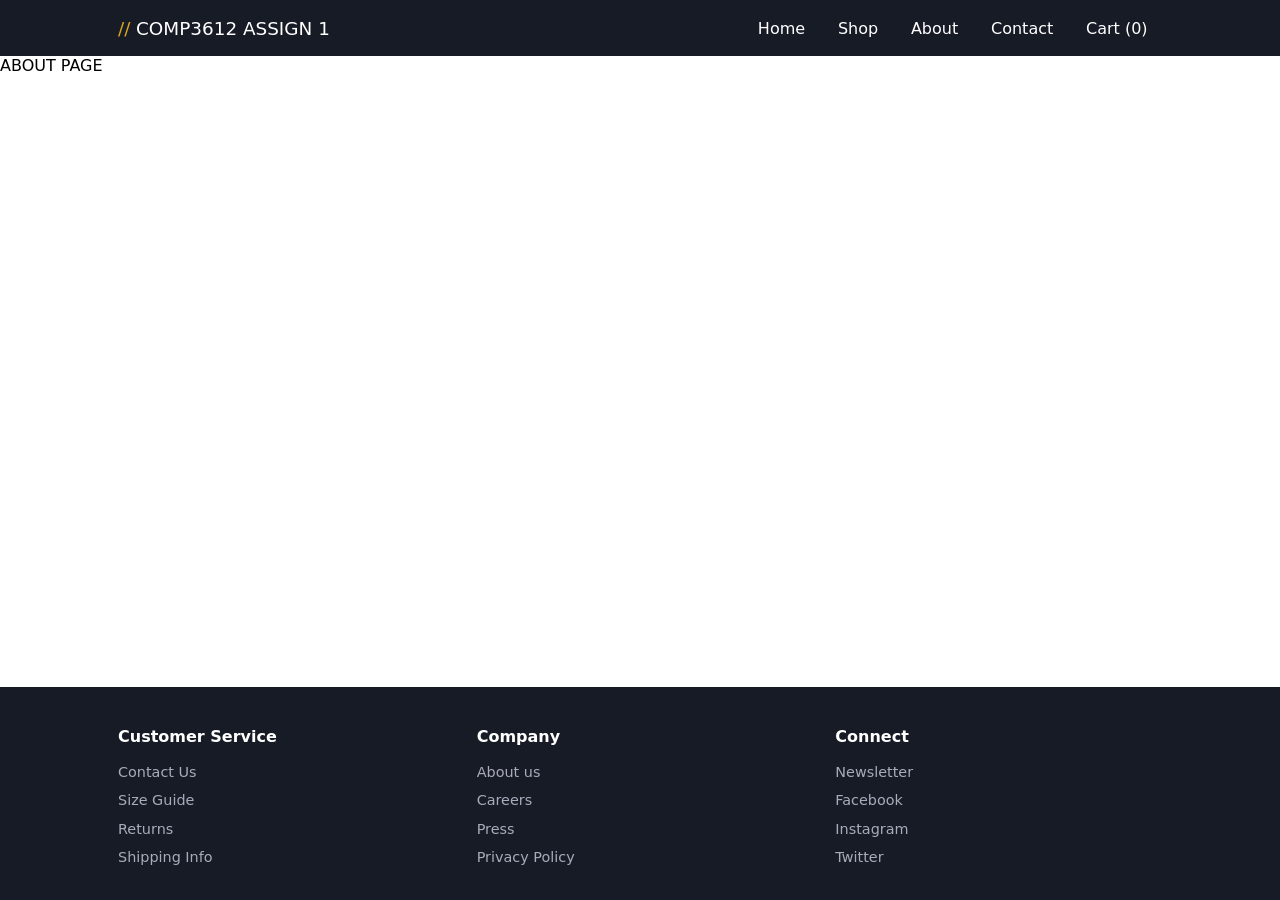
==== about.html @ bbde08c1 "completed index.html" ====
<!DOCTYPE html>

<html>
    <head>
        <link rel="stylesheet" href="styles.css">
    </head>

    <header class="site-header">
        <div class="container">
            <a class="logo" href="index.html"><span>//</span>COMP3612 ASSIGN 1</a>

            <nav class="site-nav" aria-label="Main navigation">
                <ul>
                    <li><a href="index.html" aria-current="page">Home</a></li>
                    <li><a href="#">Shop</a></li>
                    <li><a href="about.html" aria-current="page">About</a></li>
                    <li><a href="#" aria-current="page">Contact</a></li>
                    <li><a href="#" aria-current="page">Cart (0)</a></li>

                </ul>
            </nav>
        </div>
    </header>

    <body>
        ABOUT PAGE

    <footer>
            <div class="container">
                <div class="site-footer">
                    <section>
                        <h2>Customer Service</h2>
                        <ul>
                            <li><a href="#">Contact Us</a></li>
                            <li><a href="#">Size Guide</a></li>
                            <li><a href="#">Returns</a></li>
                            <li><a href="#">Shipping Info</a></li>
                        </ul>
                    </section>

                    <section>
                        <h2>Company</h2>
                        <ul>
                            <li><a href="about.html">About us</a></li>
                            <li><a href="#">Careers</a></li>
                            <li><a href="#">Press</a></li>
                            <li><a href="#">Privacy Policy</a></li>
                        </ul>
                    </section>

                    <section>
                        <h2>Connect</h2>
                        <ul>
                            <li><a href="#">Newsletter</a></li>
                            <li><a href="#">Facebook</a></li>
                            <li><a href="#">Instagram</a></li>
                            <li><a href="#">Twitter</a></li>
                        </ul>
                    </section>

                </div>

            </div>
        </footer>
    </body>

</html>
---- styles.css ----
body {
    margin: 0;
    display: flex;
    flex-direction: column;
    min-height: 100vh;
    font-family: system-ui, -apple-system, BlinkMacSystemFont, 'Segoe UI', Roboto, Oxygen, Ubuntu, Cantarell, 'Open Sans', 'Helvetica Neue', sans-serif;
}



.container {
    width: 100%;
    max-width: 1100px;
    margin: 0 auto;
    padding: 0 1.75rem;
    box-sizing: border-box;
}

/* header + navigation */

.site-header {
    background-color: #171b26;
    color: white;
}

.site-header .container {
    display: flex;
    align-items:stretch;
    justify-content: space-between;
    min-height: 3.5rem;
    gap: 1rem;
}

.logo {
    display: flex;
    align-items: center;
    color:white;
    text-decoration: none;
    white-space: nowrap;
    font-size: 1.15rem;
}

.logo span {
    color: goldenrod;
    margin-right: 0.35rem;
}

.site-nav {
    display: flex;
}

.site-nav li {
    display: flex;
}

.site-nav ul {
    display: flex;
    justify-content: flex-end;
    gap: 0.25rem;
    list-style-type: none;
    margin: 0;
}

.site-nav a {
    display: flex;
    align-items: center;
    padding: 0 0.9rem;
    font-size: 1rem;
    color: white;
    text-decoration: none;
    
}

.site-nav a:hover {
    background-color: #34495e;
    border-radius: 1px;
}

/* hero */
.hero {
    position: relative;
    overflow: hidden;
    padding: 5.5rem 0 4rem;
    background-color: #272d3f;
    color: white;
}

/* decorative curly braces behind the text */
.hero::before,
.hero::after {
    position: absolute;
    top: -2rem;
    font-family: Georgia, 'Times New Roman', Times, serif;
    font-size: 22rem;
    line-height: 1;
    color: rgba(255, 255, 255, 0.05);
    pointer-events: none;
}

.hero::before {
    content: "{";
    left: 52%;
}

.hero::after {
    content: "}";
    right: -2rem;
}

.hero .container {
    position: relative;
    z-index: 1;
}

.hero-copy {
    max-width: 440px;
    margin-left: 17%;
}

.hero h1 {
    margin: 0 0 1.25rem;
    font-family: Georgia, 'Times New Roman', Times, serif;
    font-size: 2.9rem;
    line-height: 1.2;
}

.hero p {
    margin: 0 0 1.75rem;
    font-size: 1rem;
    line-height: 1.6;
    color: #84a0c4;
}

.hero-button {
    display: inline-block;
    padding: 0.75rem 1.5rem;
    border-radius: 3px;
    text-decoration: none;
    font-size: 0.85rem;
    font-weight: 600;
    color: black;
    background-color: goldenrod;
}

.hero-button:hover {
    background-color: rgb(164, 125, 26);
}

/* Featured Products */

.featured {
    background-color: #f3f4f7;
    padding: 3rem 0 3.5rem;
}

.featured h2 {
    margin: 0 0 2rem;
    font-family: Georgia, 'Times New Roman', Times, serif;
    font-size: 1.6rem;
}

.product-grid {
    display: grid;
    grid-template-columns: 1fr 1fr 1fr 1fr;
    gap: 1.5rem;
    align-items: start;

}

.product-card {
    background-color: white;    
    border: 2px solid #dadde3;
    border-top: 3px solid #478075;
    border-radius: 4px;

}

.product-card:hover {
    border: 2px solid black;
    border-top: 3px solid goldenrod;
    border-radius: 4px;

}

.product-card figure {
    margin: 0;
    padding: 4rem 1.5rem 4rem 1.5rem;
    background-color: #f3f4f7;
}

.product-card img {
    display: block;
    width: 100%;
    max-width: 180px;
    margin: 0 auto;
}

.card-body {
    padding: 1rem;
}

.product-card h3 {
    margin: 0 0 0.25rem;
    font-size: 0.95rem;
}

.price {
    margin: 0 0 1rem;
    font-family: "Courier New", monospace;
    font-size: 0.85rem;
    color: #5d6475;
}

.featured-button {
    display:block;
    border: 2px solid black;
    border-radius: 4px;
    padding: 0.6rem;
    text-decoration: none;
    text-align: center;
    font-size: 0.85rem;
    font-weight: 600;
    color: #171b26;
    background-color: white;
}

.featured-button:hover {
    color: white;
    background-color: #171b26;
}

/* why */
.why {
    padding: 2.75rem 0 2.5rem;
    border-top: 2px solid #dadde3;
}

.why h2 {
    margin: 0 0 1rem;
    font-family: Georgia, 'Times New Roman', Times, serif;
}

.why p {
    max-width: 36rem;
    margin: 0 0 1rem;
    line-height: 1.5;
    color: #5d6475;
}

/* footer */

footer {
    margin-top: auto;
    padding: 2.5rem 0 1.5rem;
    background-color: #171b26;
    color: white;
}

.site-footer {
    display: grid;
    grid-template-columns: repeat(3, 1fr);
    gap: 2rem;
}

footer h2 {
    margin: 0 0 1rem;
    font-size: 1rem;
}

footer ul {
    list-style-type: none;
    margin: 0;
    padding: 0;
}

footer li {
    margin-bottom: 0.6rem;
}

footer a {
    text-decoration: none;
    color: #a9abba;
    font-size: 0.9rem;
}

/* body */

body {
    margin: 0;
    display: flex;
    flex-direction: column;
    min-height: 100vh;
}

@media (max-width: 900px) {
    .product-grid {
        grid-template-columns: 1fr 1fr;
    }
}

@media (max-width: 600px) {
    .product-grid {
        grid-template-columns: 1fr;
    }
}
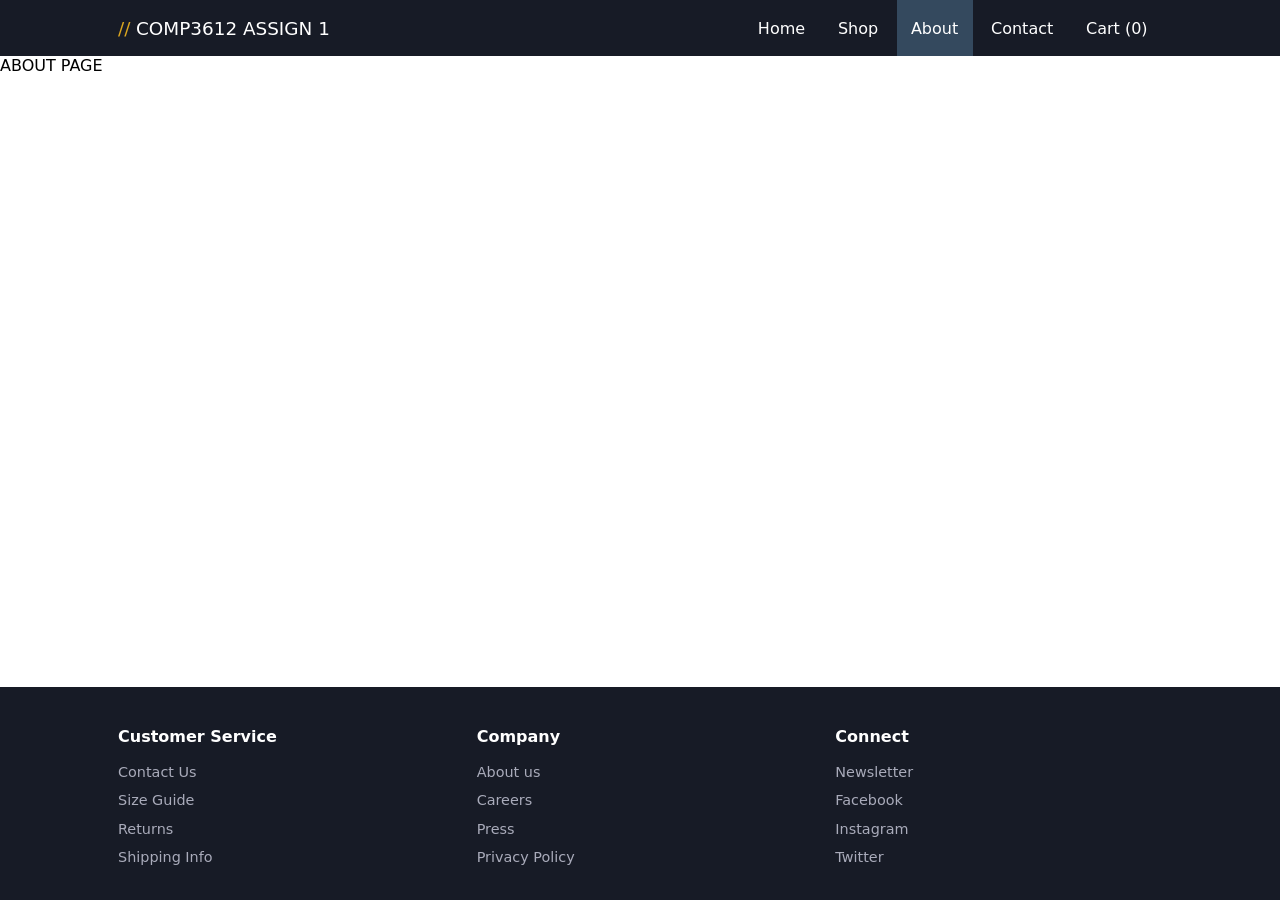
==== commit 729ecd07: "product.html (no form)" ====
--- a/about.html
+++ b/about.html
@@ -2,6 +2,9 @@
 
 <html>
     <head>
+        <meta charset="UTF-8"
+        <meta name="viewport" content="width=device-width, intial-scale=1.0">
+        <title>About page - COMP3612 Assign 1</title>
         <link rel="stylesheet" href="styles.css">
     </head>
 
@@ -13,7 +16,7 @@
                 <ul>
                     <li><a href="index.html" aria-current="page">Home</a></li>
                     <li><a href="#">Shop</a></li>
-                    <li><a href="about.html" aria-current="page">About</a></li>
+                    <li><a class="active" href="about.html" aria-current="page">About</a></li>
                     <li><a href="#" aria-current="page">Contact</a></li>
                     <li><a href="#" aria-current="page">Cart (0)</a></li>
 
--- a/styles.css
+++ b/styles.css
@@ -74,6 +74,10 @@
 .site-nav a:hover {
     background-color: #34495e;
     border-radius: 1px;
+}
+
+.site-nav a.active {
+    background-color: #34495e;
 }
 
 /* hero */
@@ -292,6 +296,272 @@
     min-height: 100vh;
 }
 
+/* PRODUCT.HTML PAGE */
+
+.shop-nav {
+    background-color: white;
+    border-bottom: 1px solid #dadde3;
+}
+
+.shop-nav ol {
+    display: flex;
+    flex-wrap: wrap;
+    gap: 0.4rem;
+    padding: 0.6rem 0;
+    margin: 0;
+    list-style: none;
+    font-family: 'Courier New', Courier, monospace;
+    font-size: 0.8rem;
+}
+
+.shop-nav li + li::before {
+    content: ">";
+    margin-right: 0.4rem;
+}
+
+.shop-nav a {
+    text-decoration: none;
+    color: black;
+}
+
+.shop-nav a:hover {
+    color: goldenrod;
+}
+
+.product-main {
+    background-color: #f3f4f7;
+    padding: 2.25rem 0 2rem;
+}
+
+.product-layout {
+    display: grid;
+    grid-template-columns: 1.15fr 1fr;
+    gap: 2.5rem;
+    align-items: start;
+}
+
+/* gallery */
+
+.gallery-main {
+    margin: 0 0 0.6rem;
+    background-color: #dadde3;
+}
+
+.gallery-main img {
+    display: block;
+    width: 100%;
+}
+
+.small-gallery {
+    display: grid;
+    grid-template-columns: repeat(3, 1fr);
+    gap: 0.6rem;
+}
+
+.small-gallery a {
+    display: block;
+    border: 2px solid transparent;
+    background-color: #dadde3;
+}
+
+.small-gallery a:hover {
+    border-color: goldenrod;
+}
+
+.small-gallery img {
+    display: block;
+    width: 100%;
+}
+
+/* product info */
+
+.product-info h1 {
+    max-width: 15rem;
+    margin: 0 0 0.4rem;
+    font-family: Georgia, 'Times New Roman', Times, serif;
+    font-size: 2rem;
+    line-height: 1.2;
+}
+
+.rating {
+    margin: 0 0 0.9rem;
+    font-family: 'Courier New', Courier, monospace;
+    font-size: 0.8rem;
+    color: goldenrod;
+    font-weight: 600;
+    
+}
+
+.stars {
+    letter-spacing: 1px;
+}
+
+.product-price {
+    margin: 0 0 1rem;
+    font-family: 'Courier New', Courier, monospace;
+    font-size: 1.5rem;
+    font-weight: 700;
+}
+
+.product-description {
+    margin: 0 0 1.5rem;
+    font-size: 0.9rem;
+    line-height: 1.65;
+    color: #5d6475;
+}
+
+
+/* details + tabs */
+
+.product-details,
+.reviews {
+    background-color: #f3f4f7;
+}
+
+.product-details {
+    padding-bottom: 1rem;
+    border-top: 1px solid #dadde3;
+}
+
+.tab-list {
+    display: flex;
+    gap: 1.25rem;
+    margin: 0 0 1.5rem;
+    padding: 0;
+    list-style: none;
+    border-bottom: 1px solid #dadde3;
+    font-size: 0.85rem;
+}
+
+.tab-list li a {
+    display: block;
+    margin-bottom: -1px;
+    padding: 0.9rem 0 0.7rem;
+    border-bottom: 2px solid transparent;
+    color: #5d6475;
+    font-weight: 400;
+    text-decoration: none;
+}
+
+.tab-list li a:hover {
+    color: goldenrod;
+}
+
+.tab-list li a.active {
+    border-bottom-color: goldenrod;
+    color: black;
+}
+
+.product-details h2,
+.review-header {
+    margin: 0 0 0.75rem;
+    font-family: Georgia, 'Times New Roman', Times, serif;
+    font-size: 1.3rem;
+}
+
+.details-text {
+    max-width: 30rem;
+    margin: 0;
+    line-height: 1.65;
+    font-size: 0.85rem;
+    color: #5d6475;
+}
+
+.key-header {
+    margin: 1.5rem 0 0.75rem;
+    font-size: 0.9rem;
+}
+
+/* table */
+
+.features-table {
+    width: 100%;
+    max-width: 28rem;
+    border-collapse: collapse;
+    font-size: 0.85rem;
+}
+
+.features-table th,
+.features-table td {
+    padding: 0.6rem 0.5rem;
+    border-bottom: 1px solid #dadde3;
+    text-align: left;
+    font-weight: 400;
+    font-family: 'Courier New', Courier, monospace;
+}
+
+.features-table th {
+    width: 9rem;
+    color: #5d6475;
+}
+
+.features-table tr:last-child th,
+.features-table tr:last-child td {
+    border-bottom: 0;
+}
+
+/* reviews */
+
+.reviews {
+    padding: 1.75rem 0 3rem;
+    border-top: 1px solid #dadde3;
+}
+
+.review {
+    padding: 0.9rem 0;
+    border-bottom: 1px solid #dadde3;
+}
+
+.review:last-child {
+    border-bottom: 0;
+}
+
+.review-head {
+    display: flex;
+    justify-content: space-between;
+    align-items: baseline;
+    margin-bottom: 0.3rem;
+}
+
+.reviews .name {
+    margin: 0;
+    font-weight: 500;
+    font-size: 0.9rem;
+}
+
+.reviews .stars {
+    margin-left: 0.4rem;
+    font-size: 0.75rem;
+    color: goldenrod;
+}
+
+.review time {
+    font-family: 'Courier New', Courier, monospace;
+    font-size: 0.75rem;
+    color: #5d6475;
+}
+
+.review-text {
+    max-width: 34rem;
+    margin: 0;
+    font-size: 0.85rem;
+    line-height: 1.6;
+    color: black;
+}
+
+@media (max-width: 900px) {
+    .product-layout {
+        grid-template-columns: 1fr;
+    }
+}
+
+@media (max-width: 600px) {
+    .review-head {
+        flex-direction: column;
+    }
+}
+
+
 @media (max-width: 900px) {
     .product-grid {
         grid-template-columns: 1fr 1fr;
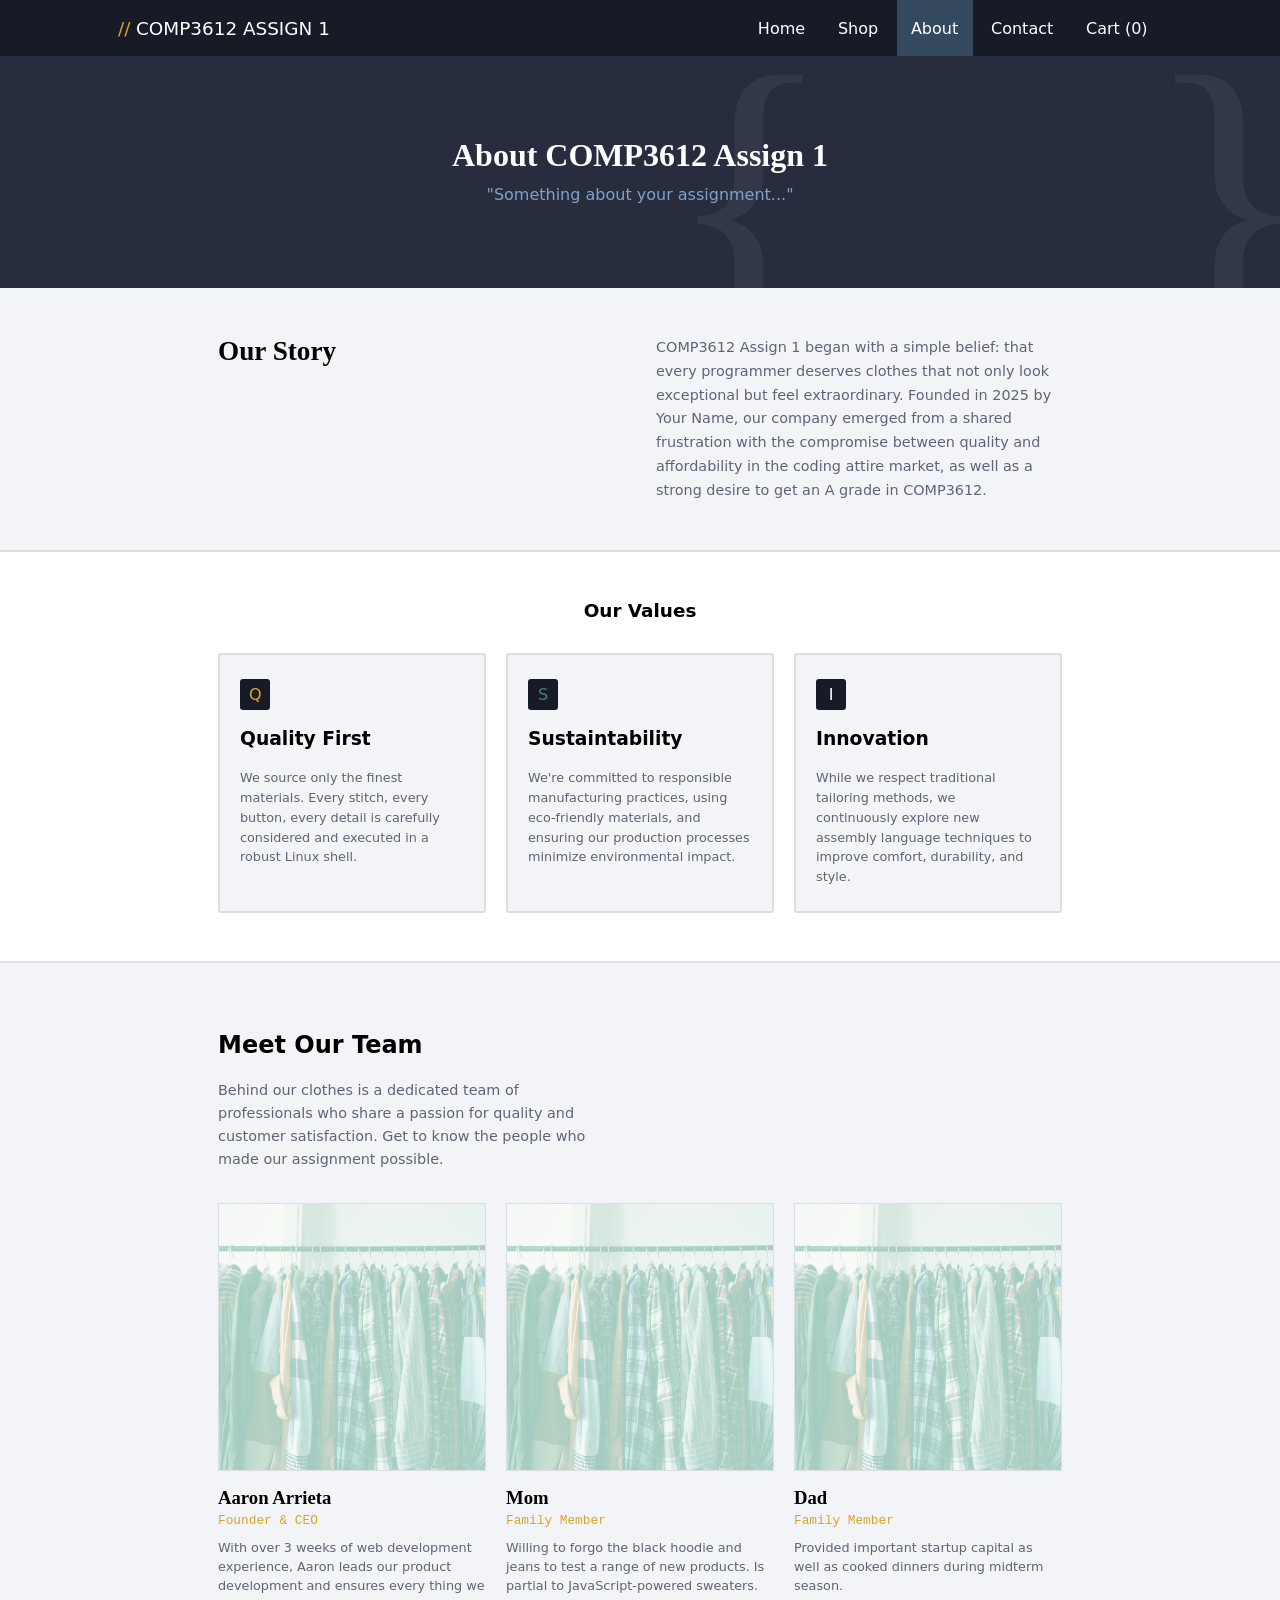
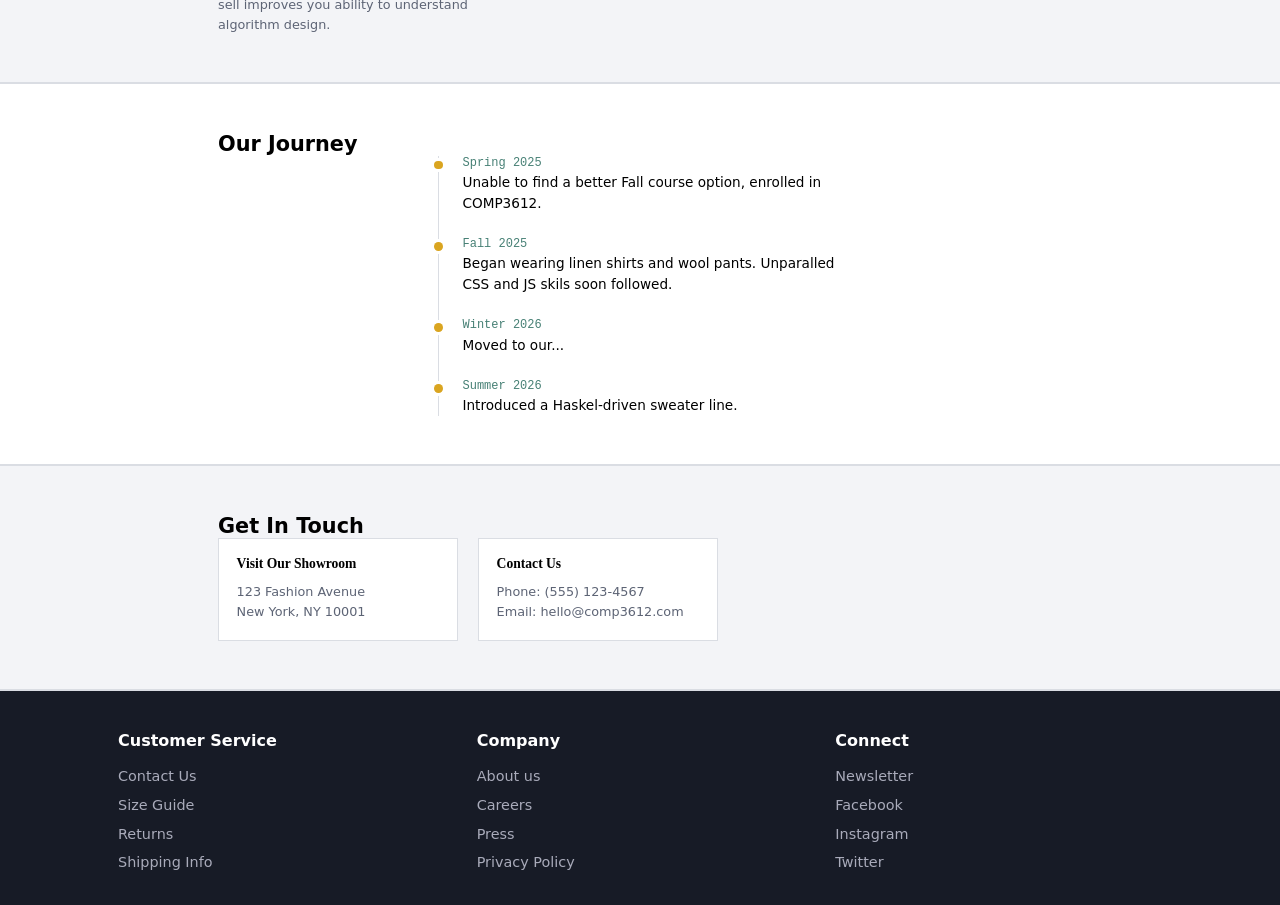
==== commit fa17ce42: "assignment completed" ====
--- a/about.html
+++ b/about.html
@@ -2,12 +2,13 @@
 
 <html>
     <head>
-        <meta charset="UTF-8"
+        <meta charset="UTF-8">
         <meta name="viewport" content="width=device-width, intial-scale=1.0">
         <title>About page - COMP3612 Assign 1</title>
         <link rel="stylesheet" href="styles.css">
     </head>
-
+    
+    <body>
     <header class="site-header">
         <div class="container">
             <a class="logo" href="index.html"><span>//</span>COMP3612 ASSIGN 1</a>
@@ -25,10 +26,134 @@
         </div>
     </header>
 
-    <body>
-        ABOUT PAGE
+    <main>
+        <section class="hero hero-about">
+            <div class="container narrow">
+                <h1>About COMP3612 Assign 1</h1>
+                <p>"Something about your assignment..."</p>
+            </div>
+        </section>
 
-    <footer>
+        <section class="story">
+            <div class="container narrow story-layout">
+                <h2 class="story-heading">Our Story</h2>
+                <p>COMP3612 Assign 1 began with a simple belief: that every programmer deserves clothes that not only look exceptional but feel extraordinary. Founded in 2025 by Your Name, our company emerged from a shared frustration with the compromise between quality and affordability in the coding attire market, as well as a strong desire to get an A grade in COMP3612.</p>
+            </div>
+        </section>
+
+        <section class="values">
+            <div class="container narrow">
+                <h2 id="values-heading">Our Values</h2>
+                
+                <div class="values-grid">
+
+                    <article class="value-card">
+                        <div class="value-icon Q">Q</div>
+                        <h3>Quality First</h3>
+                        <p>We source only the finest materials. Every stitch, every button, every detail is carefully considered and executed in a robust Linux shell.</p>
+                    </article>
+                    
+                    <article class="value-card">
+                        <div class="value-icon S">S</div>
+                        <h3>Sustaintability</h3>
+                        <p>We're committed to responsible manufacturing practices, using eco-friendly materials, and ensuring our production processes minimize environmental impact.</p>
+                    </article>
+                    
+                    <article class="value-card">
+                        <div class="value-icon I">I</div>
+                        <h3>Innovation</h3>
+                        <p>While we respect traditional tailoring methods, we continuously explore new assembly language techniques to improve comfort, durability, and style.</p>
+                    </article>
+                </div>
+
+            </div>
+        </section>
+
+        <section class="team">
+            <div class="container narrow">
+                <h2 id="team-heading">Meet Our Team</h2>
+                <p class="team-desc">Behind our clothes is a dedicated team of professionals who share a passion for quality and customer satisfaction. Get to know the people who made our assignment possible.</p>
+                
+                <div class="team-grid">
+
+                    <article class="team-member">
+                        <figure>
+                            <img class="photo-1" src="data/images/closet.jpg" alt="closet">
+                        </figure>
+                        <h3>Aaron Arrieta</h3>
+                        <p class="team-role">Founder & CEO</p>
+                        <p>With over 3 weeks of web development experience, Aaron leads our product development and ensures every thing we sell improves you ability to understand algorithm design.</p>
+                    </article>
+
+                    <article class="team-member">
+                        <figure>
+                            <img class="photo-1" src="data/images/closet.jpg" alt="closet">
+                        </figure>
+                        <h3>Mom</h3>
+                        <p class="team-role">Family Member</p>
+                        <p>Willing to forgo the black hoodie and jeans to test a range of new products. Is partial to JavaScript-powered sweaters.</p>
+                    </article>
+
+                    <article class="team-member">
+                        <figure>
+                            <img class="photo-1" src="data/images/closet.jpg" alt="closet">
+                        </figure>
+                        <h3>Dad</h3>
+                        <p class="team-role">Family Member</p>
+                        <p>Provided important startup capital as well as cooked dinners during midterm season.</p>
+                    </article>
+                </div>
+            </div>
+        </section>
+
+        <section class="journey">
+            <div class="container narrow">
+                <h2 id="journey-heading">Our Journey</h2>
+
+                <ol class="timeline">
+                    <li>
+                        <time>Spring 2025</time>
+                        <p>Unable to find a better Fall course option, enrolled in COMP3612.</p>
+                    </li>
+                    <li>
+                        <time>Fall 2025</time>
+                        <p>Began wearing linen shirts and wool pants. Unparalled CSS and JS skils soon followed.</p>
+                    </li>
+                    <li>
+                        <time>Winter 2026</time>
+                        <p>Moved to our...</p>
+                    </li>
+                    <li>
+                        <time>Summer 2026</time>
+                        <p>Introduced a Haskel-driven sweater line.</p>
+                    </li>
+                </ol>
+            </div>
+        </section>
+        
+        <section class="contact">
+            <div class="container narrow">
+                <h2 id="contact-heading">Get In Touch</h2>
+
+                <div class="contact-grid">
+                    <address class="contact-card">
+                        <h3>Visit Our Showroom</h3>
+                        <p>123 Fashion Avenue<br>New York, NY 10001</p>
+                    </address>
+
+                    <address class="contact-card">
+                        <h3>Contact Us</h3>
+                        <p>Phone: (555) 123-4567<br>Email: hello@comp3612.com</p>
+                    </address>
+                    
+                </div>
+            </div>
+        </section>
+
+    </main>
+
+
+        <footer>
             <div class="container">
                 <div class="site-footer">
                     <section>
--- a/styles.css
+++ b/styles.css
@@ -89,7 +89,7 @@
     color: white;
 }
 
-/* decorative curly braces behind the text */
+/* (w3schools) decorative curly braces behind the text */
 .hero::before,
 .hero::after {
     position: absolute;
@@ -314,6 +314,8 @@
     font-size: 0.8rem;
 }
 
+/* (w3schools) */
+
 .shop-nav li + li::before {
     content: ">";
     margin-right: 0.4rem;
@@ -362,10 +364,6 @@
     display: block;
     border: 2px solid transparent;
     background-color: #dadde3;
-}
-
-.small-gallery a:hover {
-    border-color: goldenrod;
 }
 
 .small-gallery img {
@@ -549,6 +547,380 @@
     color: black;
 }
 
+/* product form css */
+
+fieldset {
+    margin: 0 0 1.25rem;
+    padding: 0;
+    border: 0;
+}
+
+legend,
+.quantity label {
+    display: block;
+    margin-bottom: 0.5rem;
+    font-weight: 500;
+}
+
+.option-row {
+    display: flex;
+    flex-wrap: wrap;
+    gap: 0.5rem;
+}
+
+
+/* (stackoverflow answer) */
+.size-option input,
+.color-option input {
+    position: fixed;
+    opacity: 0;
+}
+
+.size-option span {
+    display: block;
+    min-width: 2rem;
+    padding: 0.7rem 0.5rem;
+    border: 2px solid #dadde3;
+    border-radius: 3px;
+    text-align: center;
+    cursor: pointer;
+    font-size: 0.8rem;
+}
+
+.size-option span:hover,
+.size-option input:checked + span {
+    border-color: black;
+}
+
+.circle {
+    display: block;
+    width: 2rem;
+    height: 2rem;
+    border: 2px solid #dadde3;
+    border-radius: 100%;
+    cursor: pointer;
+}
+
+.circle.beige { background-color: #ece7d5; }
+.circle.black { background-color: #393d46; }
+.circle.navy { background-color: #242e48; }
+.circle.orange { background-color: #bc6622; }
+
+.color-option input:checked + .circle {
+    border-color: black;
+}
+
+.quantity input {
+    width: 5.5rem;
+    padding: 0.5rem 0.6rem;
+    font-size: 0.85rem;
+    font-family: 'Courier New', Courier, monospace;
+    border: 2px solid #dadde3;
+
+}
+
+.form-actions {
+    display: flex;
+    gap: 0.6rem;
+    margin-top: 1.5rem;
+}
+
+.add-button {
+    padding: 0.65rem 1.1rem;
+    background-color: goldenrod;
+    font-weight: 600;
+    border: 2px solid goldenrod;
+    border-radius: 3px;
+    cursor: pointer;
+}
+
+.wishlist-button {
+    padding: 0.65rem 1.1rem;
+    padding: 0.65rem 1.1rem;
+    font-weight: 600;
+    border: 2px solid #dadde3;
+    border-radius: 3px;
+    cursor: pointer;
+}
+
+.add-button:hover,
+.wishlist-button:hover {
+    border: 2px solid black;
+}
+
+
+
+/* - ABOUT.HTML PAGE - */
+
+.container.narrow { max-width: 900px;}
+
+.hero.hero-about {
+    padding: 5rem 0;
+    text-align: center;
+}
+
+.hero.hero-about h1{
+    margin: 0 0 0.5rem;
+    font-size: 2rem;
+}
+
+.hero.hero-about p{
+    margin: 0;
+}
+
+/* about story */
+.story {
+    background-color: #f3f4f7;
+    padding: 3rem 0;
+    border-bottom: 2px solid #dadde3;
+}
+
+.story-layout {
+    display: grid;
+    grid-template-columns: 1fr 1fr;
+    gap: 2rem;
+}
+
+.story p {
+    margin: 0;
+    font-size: 0.9rem;
+    line-height: 1.65;
+    color: #5d6475;
+}
+
+.story h2 {
+    margin: 0;
+    font-size: 1.7rem;
+    font-family: 'Times New Roman', Times, serif;
+}
+
+/*values*/
+.values {
+    background-color: white;
+    padding: 3rem 0;
+    border-bottom: 2px solid #dadde3;
+}
+
+.values h2 {
+    margin: 0;
+    margin-bottom: 2rem;
+    text-align: center;
+    font-size: 1.15rem;
+}
+
+.values p {
+    font-size: 0.8rem;
+}
+
+.values-grid {
+    display: grid;
+    grid-template-columns: 1fr 1fr 1fr;
+    gap: 1.25rem;
+}
+
+.value-card {
+    padding: 1.5rem 1.25rem;
+    background-color: #f3f4f7;
+    border: 2px solid #dadde3;
+    border-radius: 3px;
+}
+
+.value-icon {
+    display: grid;
+    place-items: center;
+    width: 1.9rem;
+    height: 1.9rem;
+    background-color: #171b26;
+    border-radius: 3px;
+}
+
+.value-icon.Q{
+    color: goldenrod;
+}
+.value-icon.S{
+    color: #478075;
+}
+.value-icon.I{
+    color: white;
+}
+
+.value-card p {
+    margin:0;
+    line-height: 1.55;
+    color: #5d6475
+}
+
+
+/* team */
+
+.team {
+    background-color: #f3f4f7;
+    padding: 3rem 0;
+    border-bottom: 2px solid #dadde3;
+}
+.team-desc {
+    max-width: 24rem;
+    margin: 0.75rem 0 2rem;
+    line-height: 1.6;
+    color: #5d6475;
+    font-size: 0.9rem;
+}
+
+.team-grid {
+    display: grid;
+    grid-template-columns: 1fr 1fr 1fr;
+    gap: 1.25rem;
+
+}
+
+.team-member figure {
+    /* (w3schools) */ 
+    aspect-ratio: 1;
+    margin: 0 0 1rem;
+    border:1px solid #dadde3
+}
+
+.team-member img {
+    display: block;
+    width: 100%;
+    height: 100%;
+    /* (w3schools) */ 
+    object-fit: cover;
+}
+
+.team-member h3 {
+    margin: 0 0 0.1rem;
+    font-family: 'Times New Roman', Times, serif;
+}
+
+.team-member .team-role {
+    margin: 0 0 0.5rem;
+    color: goldenrod;
+    font-family: 'Courier New', Courier, monospace;
+    font-size: 0.8rem;
+}
+
+.team-member p {
+    margin: 0;
+    font-size: 0.8rem;
+    line-height: 1.5;
+    color: #5d6475;
+}
+
+/* journey timeline */
+.journey {
+    padding: 3rem 0;
+    border-bottom: 2px solid #dadde3;
+}
+
+.journey h2 {
+    margin: 0;
+    font-size: 1.3rem;
+}
+
+.timeline {
+    position: relative;
+    max-width: 380px;
+    margin: 0 auto;
+    padding: 0 0 0 1.5rem;
+    list-style: none;
+    border-left: 1px solid #dadde3;
+}
+
+.timeline li {
+    position: relative;
+    margin-bottom: 1.5rem;
+}
+
+.timeline li:last-child {
+    margin-bottom: 0;
+}
+
+.timeline li::before {
+    content: "";
+    position: absolute;
+    left: -1.78rem;
+    top: 0.3rem;
+    width: 0.55rem;
+    height: 0.55rem;
+    border-radius: 50%;
+    background-color: goldenrod;
+    box-shadow: 0 0 0 3px white;
+}
+
+.timeline time {
+    display: block;
+    margin-bottom: 0.15rem;
+    font-family: 'Courier New', Courier, monospace;
+    font-size: 0.75rem;
+    color: #478075;
+    font-weight: 500;
+}
+
+.timeline p {
+    margin: 0;
+    font-size: 0.85rem;
+    line-height: 1.5;
+}
+
+/* contact */
+
+.contact {
+    background-color: #f3f4f7;
+    padding: 3rem;
+    border-bottom: 2px solid #dadde3;
+}
+
+.contact h2 {
+    margin-bottom: 2rem;
+    margin: 0;
+    font-size: 1.3rem;
+}
+
+.contact-grid {
+    display: grid;
+    /* (w3schools) */ 
+    grid-template-columns: minmax(0, 15rem) minmax(0, 15rem);
+    gap: 1.25rem;
+}
+
+.contact-card {
+    padding: 1.1rem;
+    background-color: white;
+    border: 1px solid #dadde3;
+    font-style: normal;
+}
+
+.contact-card h3 {
+    margin: 0 0 0.6rem;
+    font-family: Georgia, 'Times New Roman', Times, serif;
+    font-size: 0.85rem;
+}
+
+.contact-card p {
+    margin: 0;
+    font-size: 0.8rem;
+    line-height: 1.6;
+    color: #5d6475;
+}
+
+/* (w3schools) */ 
+
+@media (max-width: 900px) {
+    .story-layout,
+    .values-grid,
+    .team-grid {
+        grid-template-columns: 1fr;
+    }
+}
+
+@media (max-width: 600px) {
+    .contact-grid {
+        grid-template-columns: 1fr;
+    }
+}
+
+
 @media (max-width: 900px) {
     .product-layout {
         grid-template-columns: 1fr;
